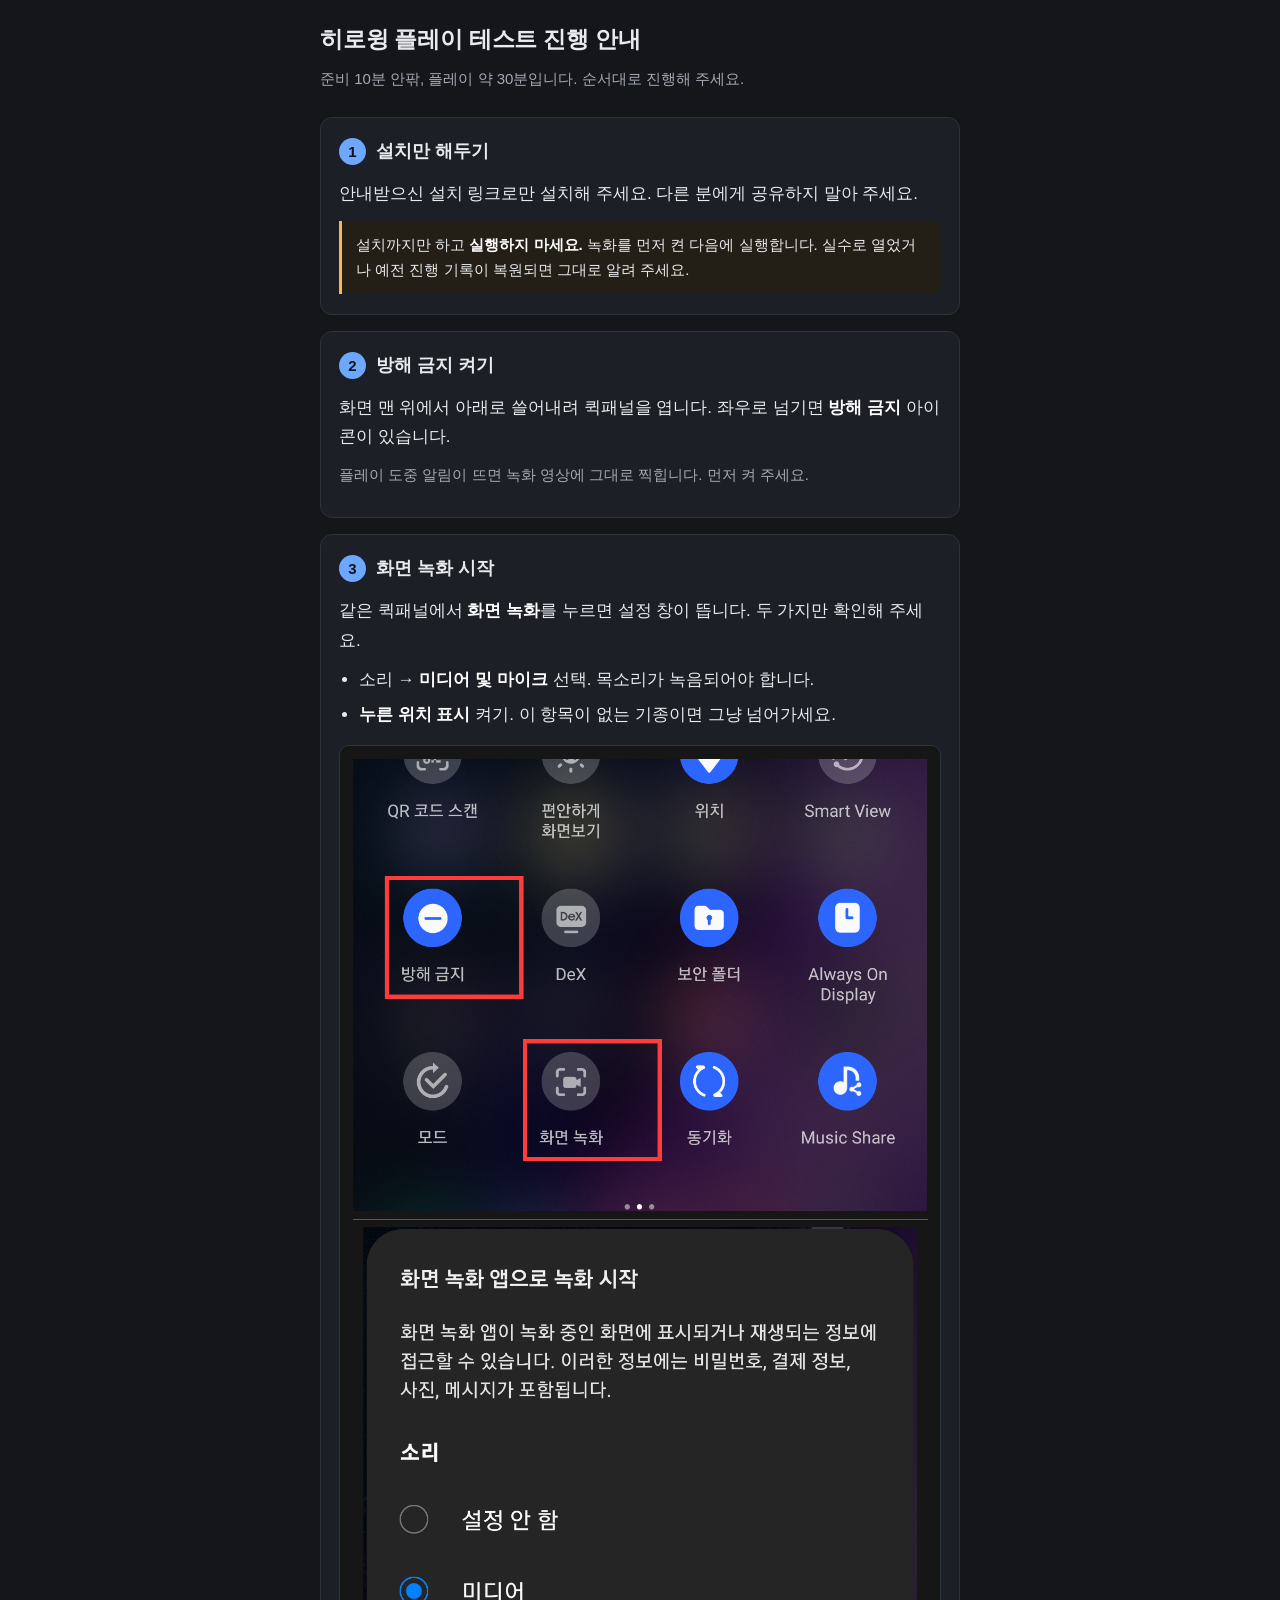
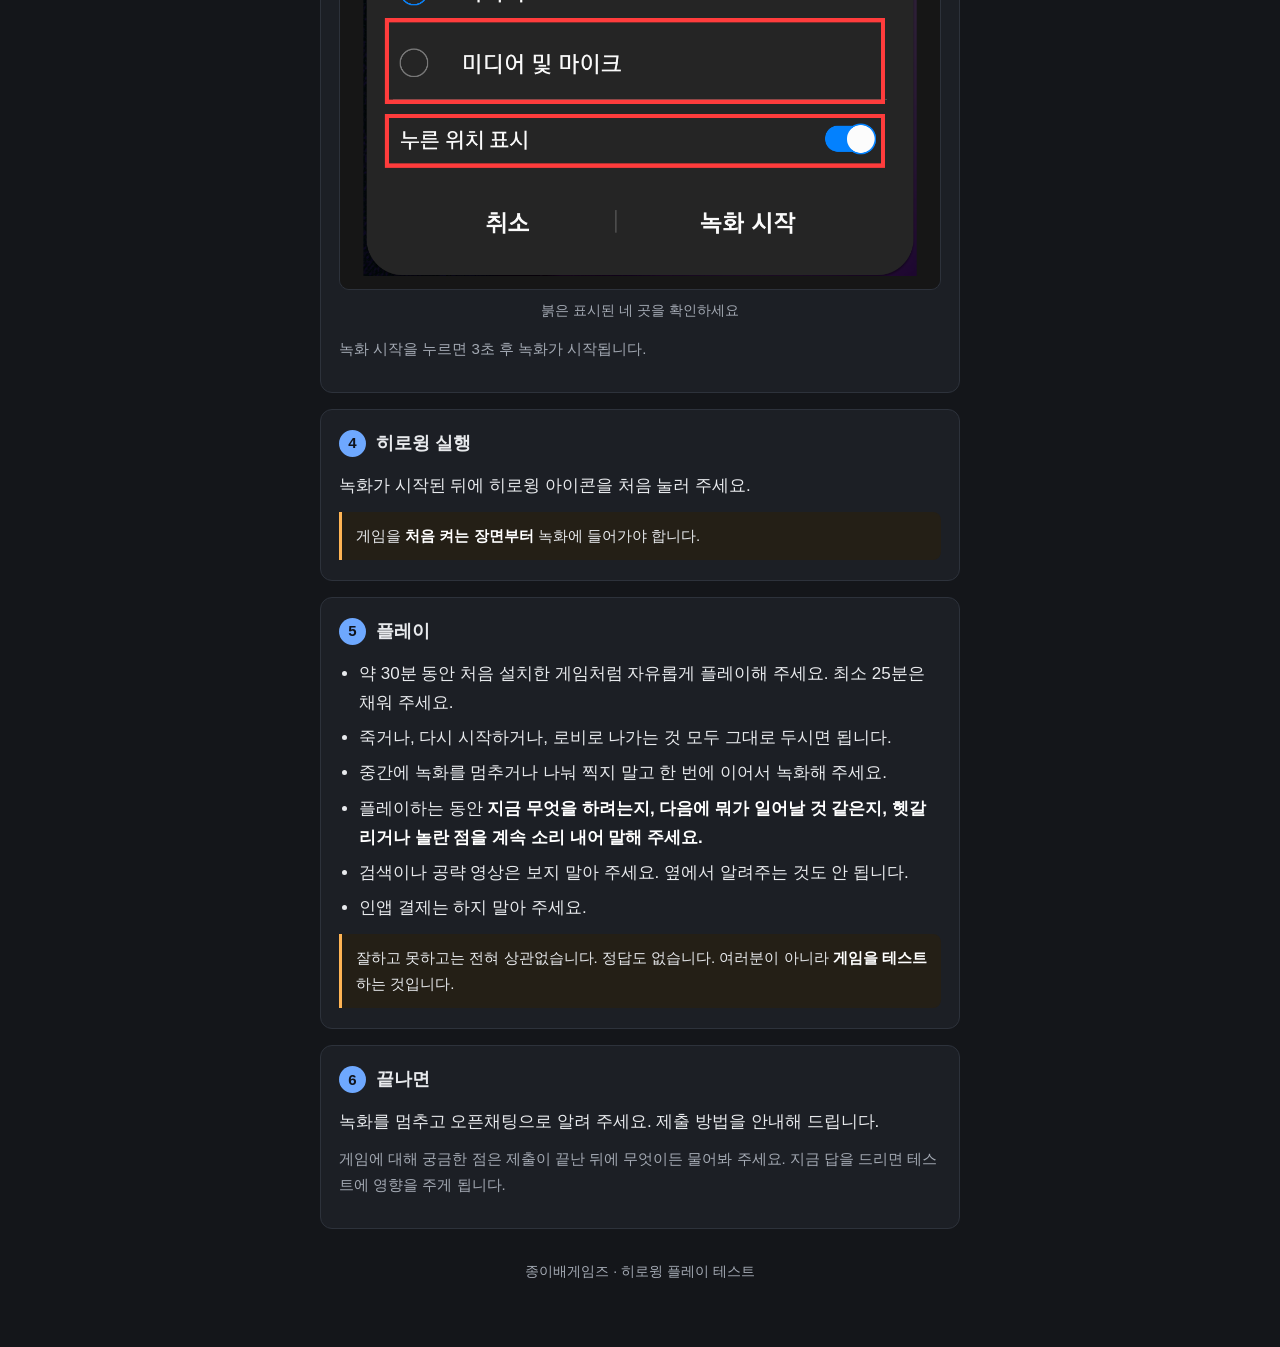
==== playtest/index.html @ 5ac3cdea "플레이 테스트 진행 안내 페이지 추가 디시인사이드 1단계 유료 플레이테스트 선정자에게 오픈채팅으로 URL만 전달하기 위한 정적 안내 페이지다. 카카오톡으로 이미지를 첨부하는 경로가" ====
<!doctype html>
<html lang="ko">
<head>
<meta charset="utf-8">
<meta name="viewport" content="width=device-width, initial-scale=1">
<meta name="robots" content="noindex, nofollow">
<title>히로윙 플레이 테스트 진행 안내</title>
<style>
  :root {
    --bg: #14161a;
    --card: #1c1f25;
    --line: #2d323b;
    --text: #e8eaed;
    --muted: #a3a9b3;
    --accent: #6ea8fe;
    --warn: #ffb454;
  }
  * { box-sizing: border-box; }
  body {
    margin: 0;
    padding: 20px 16px 64px;
    background: var(--bg);
    color: var(--text);
    font-family: -apple-system, BlinkMacSystemFont, "Apple SD Gothic Neo",
                 "Malgun Gothic", "Noto Sans KR", sans-serif;
    line-height: 1.72;
    font-size: 17px;
    -webkit-text-size-adjust: 100%;
  }
  main { max-width: 640px; margin: 0 auto; }
  h1 { font-size: 23px; margin: 0 0 6px; letter-spacing: -0.01em; }
  .lead { color: var(--muted); margin: 0 0 26px; font-size: 15px; }
  section {
    background: var(--card);
    border: 1px solid var(--line);
    border-radius: 12px;
    padding: 18px 18px 20px;
    margin: 0 0 16px;
  }
  h2 {
    font-size: 18px;
    margin: 0 0 12px;
    display: flex;
    align-items: center;
    gap: 10px;
  }
  .num {
    flex: 0 0 auto;
    width: 27px; height: 27px;
    border-radius: 50%;
    background: var(--accent);
    color: #10131a;
    font-size: 15px; font-weight: 700;
    display: grid; place-items: center;
  }
  p { margin: 0 0 10px; }
  ul { margin: 10px 0 0; padding-left: 20px; }
  li { margin: 6px 0; }
  .muted { color: var(--muted); font-size: 15px; }
  .install {
    display: block;
    background: #223049;
    border: 1px solid #33507d;
    border-radius: 9px;
    padding: 13px 15px;
    margin: 12px 0;
    color: var(--accent);
    word-break: break-all;
    text-decoration: none;
    font-size: 15px;
  }
  .callout {
    border-left: 3px solid var(--warn);
    background: #241f16;
    padding: 11px 14px;
    border-radius: 0 8px 8px 0;
    margin: 12px 0 0;
    font-size: 15px;
  }
  figure { margin: 16px 0 0; }
  figure img {
    width: 100%; height: auto;
    border-radius: 10px;
    border: 1px solid var(--line);
    display: block;
  }
  figcaption { color: var(--muted); font-size: 14px; margin-top: 8px; text-align: center; }
  strong { color: #fff; }
  footer { color: var(--muted); font-size: 14px; text-align: center; margin-top: 30px; }
</style>
</head>
<body>
<main>

  <h1>히로윙 플레이 테스트 진행 안내</h1>
  <p class="lead">준비 10분 안팎, 플레이 약 30분입니다. 순서대로 진행해 주세요.</p>

  <section>
    <h2><span class="num">1</span>설치만 해두기</h2>
    <p>안내받으신 설치 링크로만 설치해 주세요. 다른 분에게 공유하지 말아 주세요.</p>
    <div class="callout">
      설치까지만 하고 <strong>실행하지 마세요.</strong> 녹화를 먼저 켠 다음에 실행합니다.
      실수로 열었거나 예전 진행 기록이 복원되면 그대로 알려 주세요.
    </div>
  </section>

  <section>
    <h2><span class="num">2</span>방해 금지 켜기</h2>
    <p>화면 맨 위에서 아래로 쓸어내려 퀵패널을 엽니다. 좌우로 넘기면 <strong>방해 금지</strong> 아이콘이 있습니다.</p>
    <p class="muted">플레이 도중 알림이 뜨면 녹화 영상에 그대로 찍힙니다. 먼저 켜 주세요.</p>
  </section>

  <section>
    <h2><span class="num">3</span>화면 녹화 시작</h2>
    <p>같은 퀵패널에서 <strong>화면 녹화</strong>를 누르면 설정 창이 뜹니다. 두 가지만 확인해 주세요.</p>
    <ul>
      <li>소리 → <strong>미디어 및 마이크</strong> 선택. 목소리가 녹음되어야 합니다.</li>
      <li><strong>누른 위치 표시</strong> 켜기. 이 항목이 없는 기종이면 그냥 넘어가세요.</li>
    </ul>
    <figure>
      <img src="assets/recording-guide.png"
           alt="퀵패널의 방해 금지와 화면 녹화 아이콘, 그리고 녹화 설정 창의 미디어 및 마이크와 누른 위치 표시 항목">
      <figcaption>붉은 표시된 네 곳을 확인하세요</figcaption>
    </figure>
    <p class="muted" style="margin-top:14px;">녹화 시작을 누르면 3초 후 녹화가 시작됩니다.</p>
  </section>

  <section>
    <h2><span class="num">4</span>히로윙 실행</h2>
    <p>녹화가 시작된 뒤에 히로윙 아이콘을 처음 눌러 주세요.</p>
    <div class="callout">게임을 <strong>처음 켜는 장면부터</strong> 녹화에 들어가야 합니다.</div>
  </section>

  <section>
    <h2><span class="num">5</span>플레이</h2>
    <ul>
      <li>약 30분 동안 처음 설치한 게임처럼 자유롭게 플레이해 주세요. 최소 25분은 채워 주세요.</li>
      <li>죽거나, 다시 시작하거나, 로비로 나가는 것 모두 그대로 두시면 됩니다.</li>
      <li>중간에 녹화를 멈추거나 나눠 찍지 말고 한 번에 이어서 녹화해 주세요.</li>
      <li>플레이하는 동안 <strong>지금 무엇을 하려는지, 다음에 뭐가 일어날 것 같은지, 헷갈리거나 놀란 점을 계속 소리 내어 말해 주세요.</strong></li>
      <li>검색이나 공략 영상은 보지 말아 주세요. 옆에서 알려주는 것도 안 됩니다.</li>
      <li>인앱 결제는 하지 말아 주세요.</li>
    </ul>
    <div class="callout">
      잘하고 못하고는 전혀 상관없습니다. 정답도 없습니다.
      여러분이 아니라 <strong>게임을 테스트</strong>하는 것입니다.
    </div>
  </section>

  <section>
    <h2><span class="num">6</span>끝나면</h2>
    <p>녹화를 멈추고 오픈채팅으로 알려 주세요. 제출 방법을 안내해 드립니다.</p>
    <p class="muted">게임에 대해 궁금한 점은 제출이 끝난 뒤에 무엇이든 물어봐 주세요. 지금 답을 드리면 테스트에 영향을 주게 됩니다.</p>
  </section>

  <footer>종이배게임즈 · 히로윙 플레이 테스트</footer>

</main>
</body>
</html>
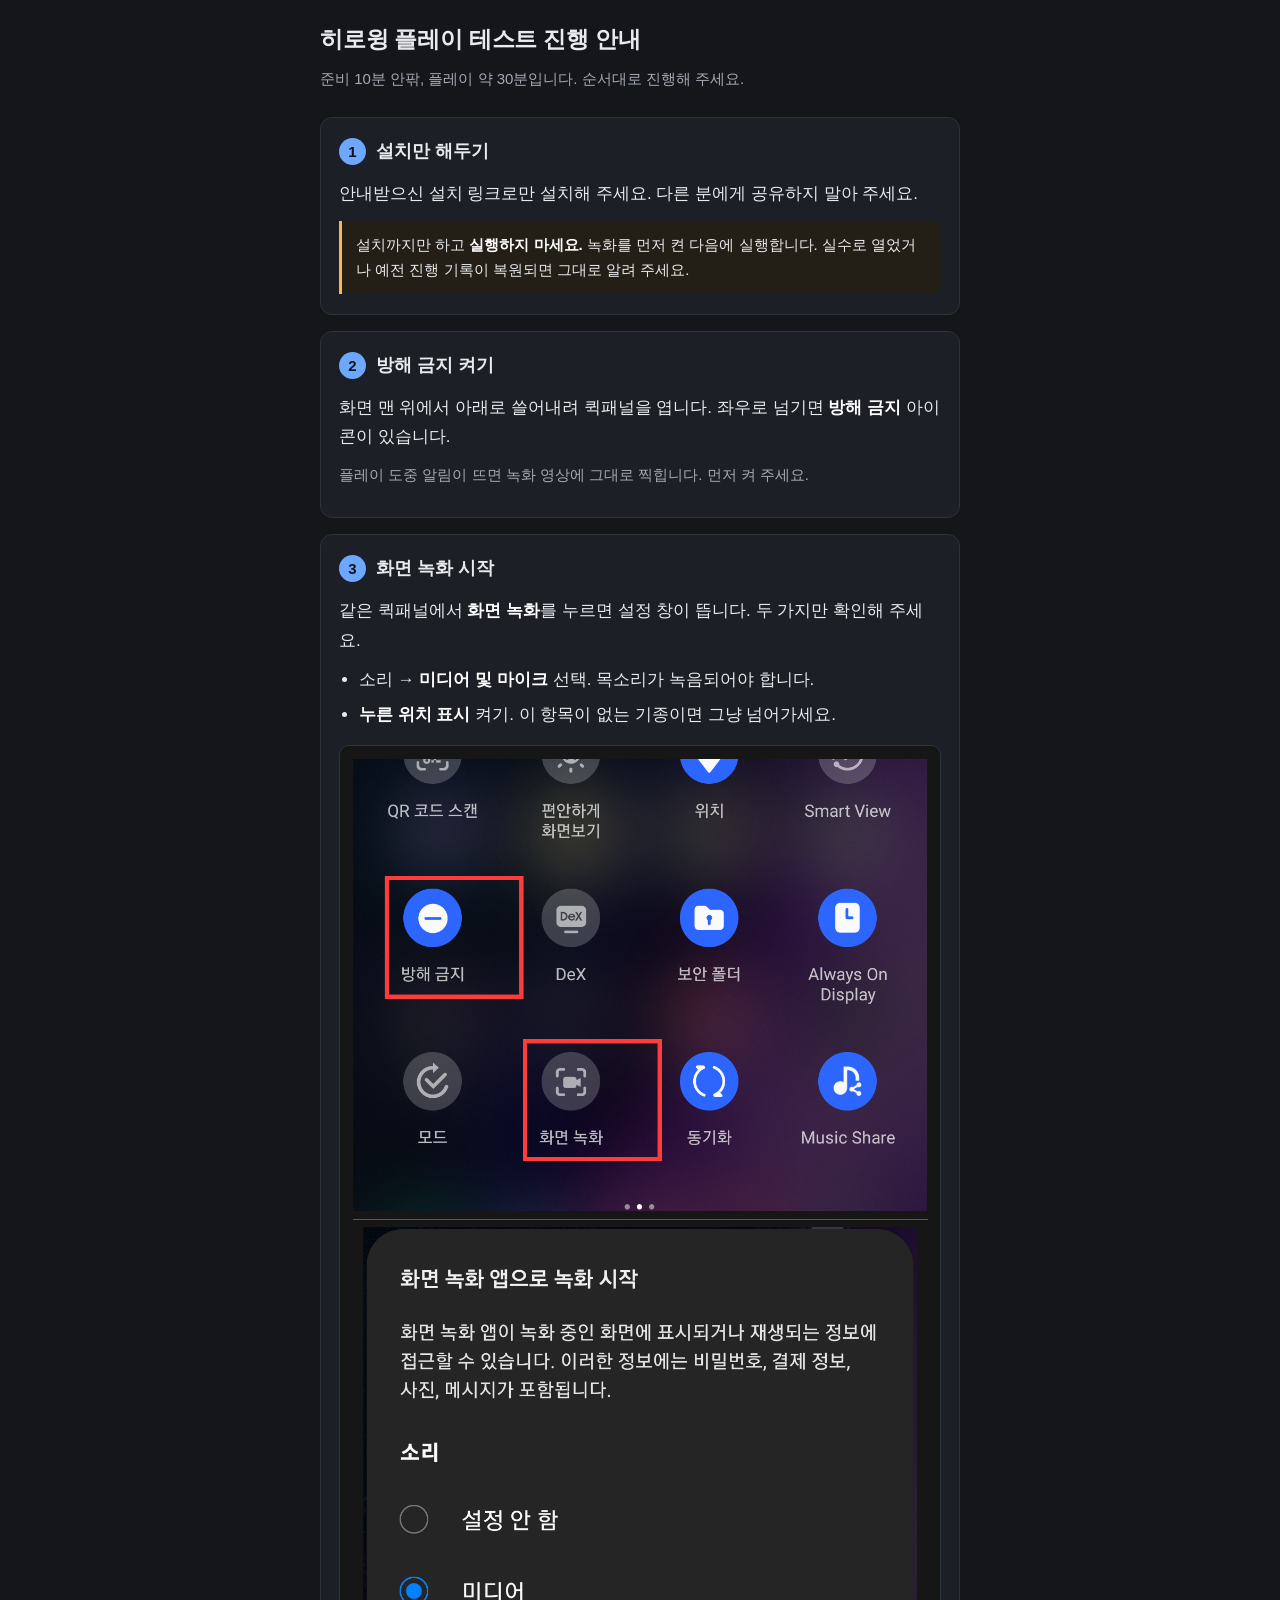
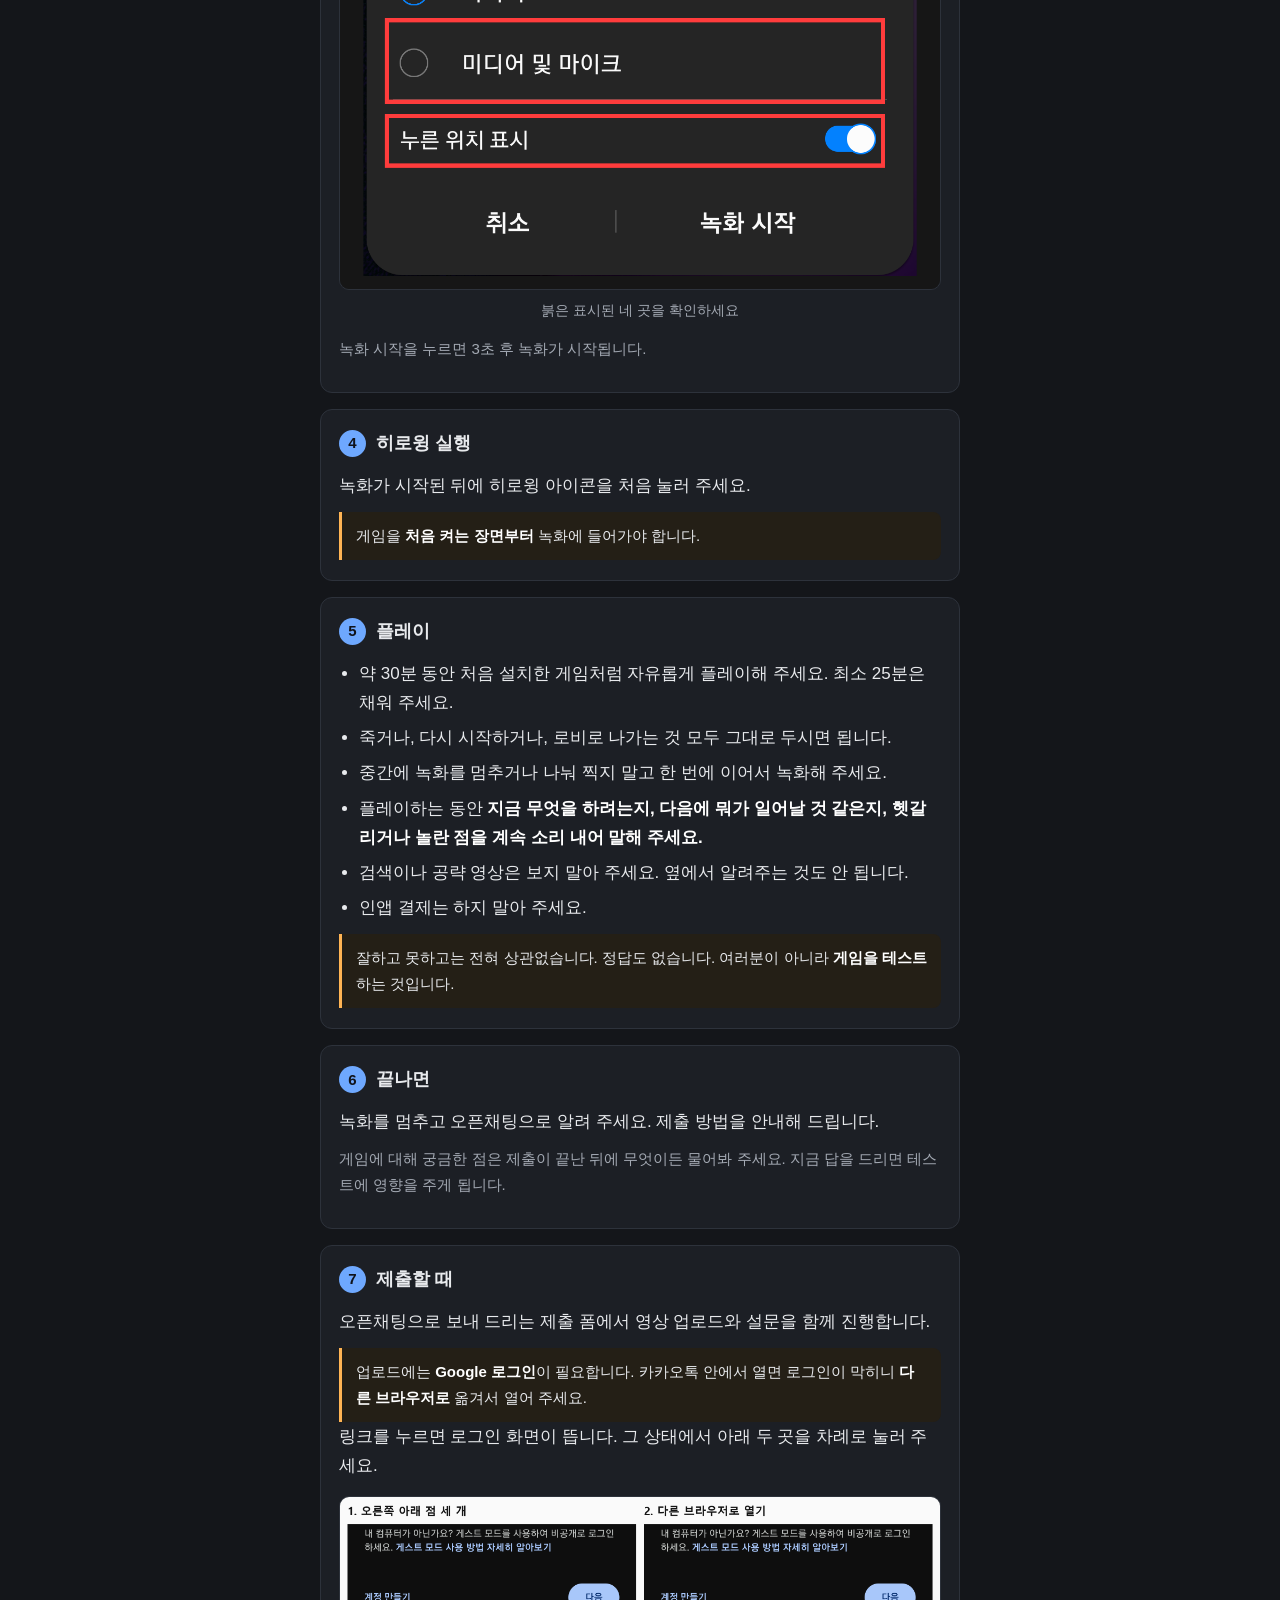
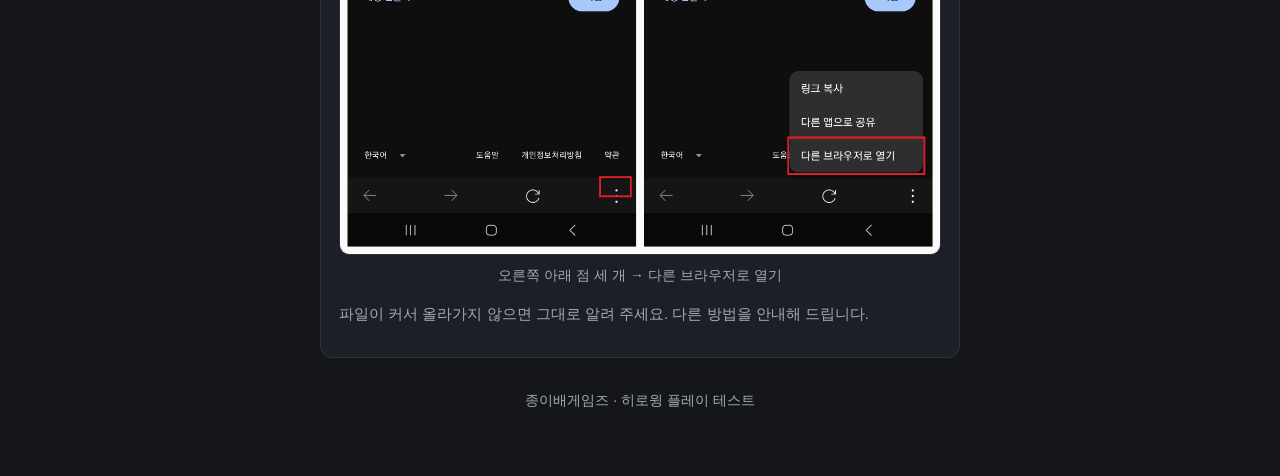
==== commit d03fd552: "플레이테스트 안내 페이지에 제출 단계와 브라우저 전환 안내 추가 카카오톡 내부 브라우저에서는 업로드에 필요한 Google 로그인이 막힌다. 링크를 복사해 붙여넣는 대신 내부 브라우" ====
--- a/playtest/index.html
+++ b/playtest/index.html
@@ -153,6 +153,22 @@
     <p class="muted">게임에 대해 궁금한 점은 제출이 끝난 뒤에 무엇이든 물어봐 주세요. 지금 답을 드리면 테스트에 영향을 주게 됩니다.</p>
   </section>
 
+  <section>
+    <h2><span class="num">7</span>제출할 때</h2>
+    <p>오픈채팅으로 보내 드리는 제출 폼에서 영상 업로드와 설문을 함께 진행합니다.</p>
+    <div class="callout">
+      업로드에는 <strong>Google 로그인</strong>이 필요합니다.
+      카카오톡 안에서 열면 로그인이 막히니 <strong>다른 브라우저로</strong> 옮겨서 열어 주세요.
+    </div>
+    <p>링크를 누르면 로그인 화면이 뜹니다. 그 상태에서 아래 두 곳을 차례로 눌러 주세요.</p>
+    <figure>
+      <img src="assets/browser-guide.png"
+           alt="카카오톡 내부 브라우저 오른쪽 아래의 점 세 개 버튼과, 그 메뉴에 있는 다른 브라우저로 열기 항목">
+      <figcaption>오른쪽 아래 점 세 개 → 다른 브라우저로 열기</figcaption>
+    </figure>
+    <p class="muted" style="margin-top:14px;">파일이 커서 올라가지 않으면 그대로 알려 주세요. 다른 방법을 안내해 드립니다.</p>
+  </section>
+
   <footer>종이배게임즈 · 히로윙 플레이 테스트</footer>
 
 </main>
